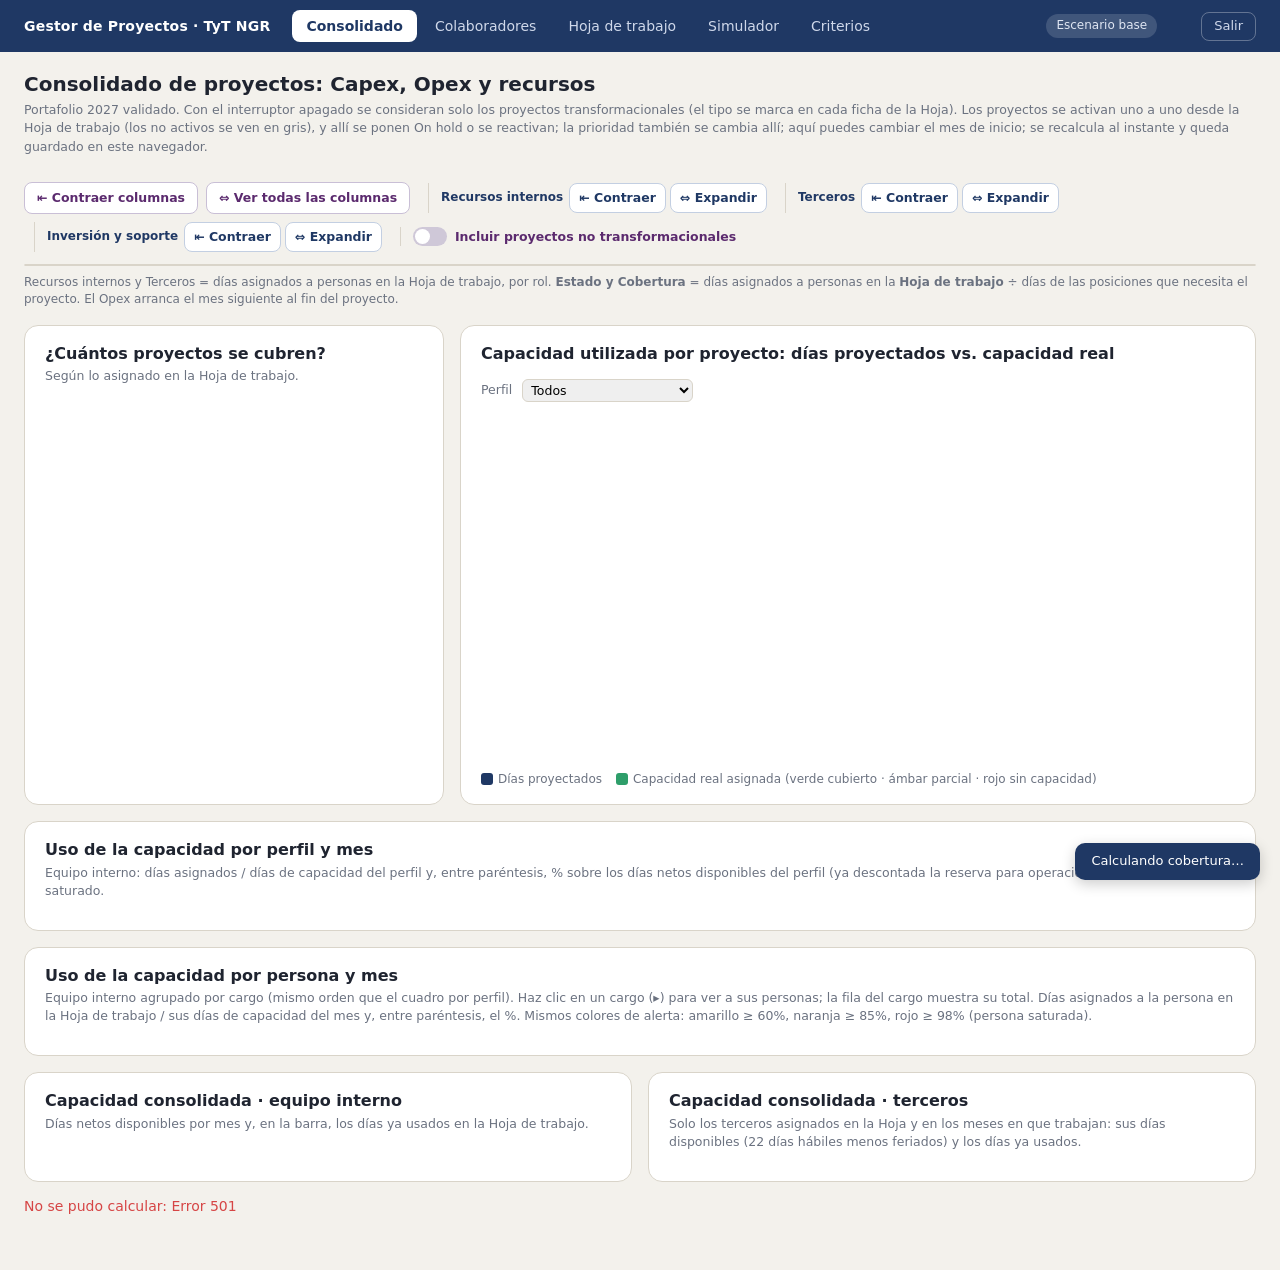
==== static/index.html @ b3319c44 "Tipo Transformacional/No transformacional en la ficha; el Consolidado filtra tabla, totales e indica" ====
<!doctype html>
<html lang="es">
<head>
<meta charset="utf-8">
<link rel="icon" type="image/svg+xml" href="/static/favicon.svg?v=3">
<meta name="viewport" content="width=device-width, initial-scale=1">
<title>Consolidado · Gestor de Proyectos NGR</title>
<link rel="stylesheet" href="/static/comun.css">
<style>
  .kpis{display:flex;gap:10px;flex-wrap:wrap;margin-bottom:6px}
  .kpi{background:#fff;border:1px solid var(--line);border-radius:10px;padding:9px 14px;min-width:150px}
  .kpi .l{font-size:11px;color:var(--muted);text-transform:uppercase;letter-spacing:.4px}
  .kpi .v{font-size:20px;font-weight:700;font-variant-numeric:tabular-nums}
  .tbl{background:#fff;border:1px solid var(--line);border-radius:14px;overflow:auto;margin-top:12px;max-height:calc(100vh - 90px)}
  #t thead tr:nth-child(2) th{top:var(--h1,29px)}
  table{border-collapse:collapse;width:100%;font-size:12px;font-variant-numeric:tabular-nums}
  th,td{padding:5px 5px;text-align:right;border-bottom:1px solid #f0ece4;white-space:nowrap}
  thead th{background:var(--accent);color:#fff;font-weight:600;position:sticky;top:0;z-index:2}
  thead tr.g th{background:#2a4a80;font-size:11px;text-transform:uppercase;letter-spacing:.4px;text-align:center}
  td.l,th.l{text-align:left} td.nom{max-width:230px;overflow:hidden;text-overflow:ellipsis}
  tr.off td{color:#a7adb8} tr.tot td{background:#f6f4ef;font-weight:700}
  input[type=number]{width:46px;padding:2px 4px;border:1px solid var(--line);border-radius:5px;font:inherit;text-align:right}
  input[type=month]{padding:1px 3px;border:1px solid var(--line);border-radius:5px;font:inherit;width:120px}
  .hold{font:inherit;font-size:11px;padding:2px 7px;border-radius:6px;border:1px solid var(--line);background:#fff;color:#6b7280;cursor:pointer;white-space:nowrap}
  .hold.on{background:#8a8f99;border-color:#8a8f99;color:#fff;font-weight:600}
  .hold:disabled{opacity:.4;cursor:default}
  .vista{display:flex;gap:8px;margin-top:12px}
  .vista button{font:inherit;font-size:12.5px;font-weight:600;padding:6px 12px;border-radius:8px;border:1px solid #c9bfd6;background:#fff;color:#5b2a6e;cursor:pointer}
  .vista button.on{background:#5b2a6e;border-color:#5b2a6e;color:#fff}
  .vista{flex-wrap:wrap;align-items:center}
  .vista .grp{display:flex;align-items:center;gap:4px;margin-left:10px;padding-left:12px;border-left:1px solid var(--line)}
  .vista .grp span{font-size:12px;font-weight:600;color:#1f3864;margin-right:2px}
  .vista .grp button{color:#1f3864;border-color:#c3cfe2;padding:5px 9px}
  .vista .grp button.on{background:#1f3864;border-color:#1f3864;color:#fff}
  .tgl{display:flex;align-items:center;gap:8px;margin-left:10px;padding-left:12px;border-left:1px solid var(--line);font-size:12.5px;font-weight:600;color:#5b2a6e;cursor:pointer;user-select:none}
  .tgl input{display:none}
  .tgl i{width:34px;height:19px;border-radius:10px;background:#cfc8d8;position:relative;transition:.15s}
  .tgl i::after{content:"";position:absolute;top:2px;left:2px;width:15px;height:15px;border-radius:50%;background:#fff;transition:.15s}
  .tgl input:checked + i{background:#5b2a6e}
  .tgl input:checked + i::after{left:17px}
  table.c-int .ci, table.c-ter .ct, table.c-inv .cv{display:none}
  table.contraido .cx{display:none}
  thead th.mor{background:#5b2a6e!important}
  thead tr.g th.mor{background:#4a1f5c!important;text-align:center}
  td.txt{max-width:150px;overflow:hidden;text-overflow:ellipsis}
  .prio{display:inline-grid;place-items:center;min-width:26px;height:24px;border-radius:7px;background:#eef2f8;color:#1F3864;font-weight:700}
  .tag{font-size:11px;padding:1px 7px;border-radius:5px;background:#eef2f8;color:var(--accent)}
  .tag.T{background:#f3ecfb;color:#5b3d8a}
  .sep{border-left:2px solid #e6e1d6}
  .fila2{display:grid;grid-template-columns:minmax(320px,420px) 1fr;gap:16px}
  @media (max-width:1000px){.fila2{grid-template-columns:1fr}}
  .ley{display:flex;gap:14px;flex-wrap:wrap;font-size:12px;color:var(--muted);margin-top:6px}
  .ley i{display:inline-block;width:12px;height:12px;border-radius:3px;margin-right:5px;vertical-align:-2px}
  svg{width:100%;height:auto}
  .pie-ley div{display:flex;justify-content:space-between;gap:10px;padding:4px 0;border-bottom:1px solid #f0ece4;font-size:13px}
  .pie-ley i{display:inline-block;width:11px;height:11px;border-radius:50%;margin-right:7px}
  .ctrl{display:flex;gap:10px;align-items:center;font-size:12.5px;color:var(--muted);margin:6px 0}
  select{font:inherit;padding:2px 4px;border-radius:6px;border:1px solid var(--line)}
  .heat td{min-width:96px;white-space:nowrap;text-align:center;font-size:11.5px;padding:5px 3px}
  .heat tr.grupo{cursor:pointer}
  .heat tr.grupo td.l{background:#eef2f9;color:#1f3864;text-align:left;padding:6px 8px}
  .heat tr.grupo td{border-top:2px solid #d7dfee}
  .heat tr.grupo:hover td.l{background:#dfe7f5}
  .heat .flecha{display:inline-block;width:12px;color:#1f3864}
  .heat tr.grupo small{color:#64748b;font-weight:400}
  .fila2b{display:grid;grid-template-columns:1fr 1fr;gap:16px}
  @media (max-width:1000px){.fila2b{grid-template-columns:1fr}}
  .cm{display:grid;grid-template-columns:54px 1fr 190px;gap:10px;align-items:center;padding:5px 0;border-bottom:1px solid #f0ece4;font-size:12.5px}
  .cm:last-child{border-bottom:0}
  .cm .b{height:14px;background:#e8edf3;border-radius:7px;overflow:hidden}
  .cm .b i{display:block;height:100%;border-radius:7px}
  .cm .t{text-align:right;font-variant-numeric:tabular-nums;color:#475569}
  .cm .t b{color:#0f172a}
  .cm.tot{font-weight:700;border-top:2px solid #e6e1d6;margin-top:4px;padding-top:8px}
  .heat td small{color:inherit;opacity:.75}
  .heat td.tot{background:#f6f4ef!important;color:#1f2430!important;border-left:2px solid #e6e1d6}
  .heat th{font-size:11px;padding:5px 3px;text-align:center}
  .heat td.l{text-align:left;padding-left:8px}
  .note{color:var(--muted);font-size:12px;margin-top:8px}
  small.nt{background:#eef2f9;color:#1f3864;border-radius:999px;padding:1px 7px;font-size:10.5px;font-weight:600;margin-left:4px}
</style>
</head>
<body>
<script src="/static/comun.js"></script>
<script>nav("Consolidado")</script>
<main>
  <h1>Consolidado de proyectos: Capex, Opex y recursos</h1>
  <div class="sub" id="sub">Portafolio 2027 validado. Con el interruptor apagado se consideran solo los proyectos transformacionales (el tipo se marca en cada ficha de la Hoja). Los proyectos se activan uno a uno desde la Hoja de trabajo (los no activos se ven en gris), y allí se ponen On hold o se reactivan; la prioridad también se cambia allí; aquí puedes cambiar el mes de inicio; se recalcula al instante y queda guardado en este navegador.</div>
  <div class="kpis" id="kpis"></div>

  <div class="vista"><button id="bContraer" onclick="vistaCols(true)">⇤ Contraer columnas</button><button id="bTodas" onclick="vistaCols(false)">⇔ Ver todas las columnas</button>
    <div class="grp"><span>Recursos internos</span><button data-g="int" data-v="1" onclick="vistaGrupo('int',true)">⇤ Contraer</button><button data-g="int" data-v="0" onclick="vistaGrupo('int',false)">⇔ Expandir</button></div>
    <div class="grp"><span>Terceros</span><button data-g="ter" data-v="1" onclick="vistaGrupo('ter',true)">⇤ Contraer</button><button data-g="ter" data-v="0" onclick="vistaGrupo('ter',false)">⇔ Expandir</button></div>
    <div class="grp"><span>Inversión y soporte</span><button data-g="inv" data-v="1" onclick="vistaGrupo('inv',true)">⇤ Contraer</button><button data-g="inv" data-v="0" onclick="vistaGrupo('inv',false)">⇔ Expandir</button></div>
    <label class="tgl" title="Apagado: la tabla, los totales y todos los indicadores consideran solo los proyectos transformacionales. Encendido: consideran todos los proyectos."><input type="checkbox" id="chkSinPrio" onchange="verSinPrio(this.checked)"><i></i>Incluir proyectos no transformacionales</label></div>
  <div class="tbl"><table id="t"></table></div>
  <div class="note"><span id="notaRec">Recursos internos y Terceros = días asignados a personas en la Hoja de trabajo, por rol.</span> <b>Estado y Cobertura</b> = días asignados a personas en la <b>Hoja de trabajo</b> ÷ días de las posiciones que necesita el proyecto. El Opex arranca el mes siguiente al fin del proyecto.</div>

  <div class="fila2">
    <div class="card">
      <h2>¿Cuántos proyectos se cubren?</h2>
      <div class="sub" id="subPie">Según lo asignado en la Hoja de trabajo.</div>
      <svg id="pie" viewBox="0 0 300 300" role="img" aria-label="Proyectos cubiertos, parciales y no cubiertos"></svg>
      <div class="pie-ley" id="pieLey"></div>
    </div>
    <div class="card">
      <h2>Capacidad utilizada por proyecto: días proyectados vs. capacidad real</h2>
      <div class="sub" id="subAv"></div>
      <div class="ctrl">Perfil <select id="selPerfil"><option value="">Todos</option></select></div>
      <svg id="barras" viewBox="0 0 900 420" role="img" aria-label="Días proyectados y capacidad real por proyecto"></svg>
      <div class="ley"><span><i style="background:#1F3864"></i>Días proyectados</span><span><i style="background:#2e9e6a"></i>Capacidad real asignada (verde cubierto · ámbar parcial · rojo sin capacidad)</span></div>
    </div>
  </div>

  <div class="card">
    <h2>Uso de la capacidad por perfil y mes</h2>
    <div class="sub">Equipo interno: días asignados / días de capacidad del perfil y, entre paréntesis, % sobre los días netos disponibles del perfil (ya descontada la reserva para operación). Rojo = perfil saturado.</div>
    <div style="overflow:auto"><table class="heat" id="heat"></table></div>
  </div>
  <div class="card">
    <h2>Uso de la capacidad por persona y mes</h2>
    <div class="sub">Equipo interno agrupado por cargo (mismo orden que el cuadro por perfil). Haz clic en un cargo (▸) para ver a sus personas; la fila del cargo muestra su total. Días asignados a la persona en la Hoja de trabajo / sus días de capacidad del mes y, entre paréntesis, el %. Mismos colores de alerta: amarillo ≥ 60%, naranja ≥ 85%, rojo ≥ 98% (persona saturada).</div>
    <div style="overflow:auto"><table class="heat" id="heatPer"></table></div>
  </div>
  <div class="fila2b">
    <div class="card"><h2>Capacidad consolidada · equipo interno</h2>
      <div class="sub">Días netos disponibles por mes y, en la barra, los días ya usados en la Hoja de trabajo.</div><div id="capInt"></div></div>
    <div class="card"><h2>Capacidad consolidada · terceros</h2>
      <div class="sub">Solo los terceros asignados en la Hoja y en los meses en que trabajan: sus días disponibles (22 días hábiles menos feriados) y los días ya usados.</div><div id="capTer"></div></div>
  </div>
  <div class="card" id="cardTer" style="display:none">
    <h2>Uso de terceros por cargo y mes</h2>
    <div class="sub">Solo los cargos y meses en que hay terceros asignados en la Hoja de trabajo. % = días asignados ÷ días disponibles de los terceros asignados ese mes (22 días hábiles menos feriados).</div>
    <div style="overflow:auto"><table class="heat" id="heatTer"></table></div>
  </div>
</main>
<script>
let D = null, esc = leer(ESC_KEY) || {};
const PFT = ["Gestor de TI", "Lider Tecnico", "Arquitecto", "Analista Funcional", "Analista Técnico", "Desarrollador", "Analytics engineer", "Data Engineer", "Experto en Data", "Practicante Data", "QA", "Infra", "Devops", "Seguridad TI", "Soporte", "Demanda de Servicios"];
const TF = ["Gestor de TI", "Arquitecto", "Experto en Data", "Dev", "QA", "Analista Funcional", "Analista Técnico", "Seguridad TI", "Devops", "Soporte", "Demanda de Servicios"];
const CORTO = {"Gestor de TI": "Gestor TI", "Arquitecto": "Arq.", "Analista Funcional": "A. Func.", "Analista Técnico": "A. Téc.", "Desarrollador": "Dev", "Data Engineer": "Data Eng.", "Experto en Data": "Exp. Data", "QA": "QA", "Infra": "Infra", "Seguridad TI": "Seg.TI", "Lider Tecnico": "Líder T.", "Analytics engineer": "Analytics", "Practicante Data": "Pract. Data", "Devops": "Devops", "Soporte": "Soporte", "Demanda de Servicios": "Demanda Serv."};
PFT.forEach(p => selPerfil.insertAdjacentHTML("beforeend", `<option>${p}</option>`));
selPerfil.onchange = () => barras();

function cambiar(cod, campo, valor) {
  esc[cod] = {...(esc[cod] || {}), [campo]: valor};
  guardar(ESC_KEY, esc); clearTimeout(window._t); window._t = setTimeout(cargar, 250);
}

let CONTRAIDO = leer("gestor_ngr_contraido") === true;
function vistaCols(c) { CONTRAIDO = c; guardar("gestor_ngr_contraido", c); tabla(); }
let GRP = leer("gestor_ngr_grupos") || {};   // grupos contraídos: int, ter, inv
let TODOS = leer("gestor_ngr_no_transf") === true;   // incluir proyectos no transformacionales en tabla, totales e indicadores
const esTransf = p => (p.tipo || "Transformacional") !== "No transformacional";
function verSinPrio(v) { TODOS = v; guardar("gestor_ngr_no_transf", v); cargar(); }
function vistaGrupo(g, c) { GRP = {...GRP, [g]: c}; guardar("gestor_ngr_grupos", GRP); tabla(); }
function tabla() {
  chkSinPrio.checked = TODOS;
  const P = D.proyectos.slice().sort(ordPrio).filter(p => TODOS || esTransf(p));
  const PF = PFT.filter(f => D.personas.some(x => x.tipo !== "tercero" && x.perfil === f) || P.some(p => (p.recursos[f] || 0) > 0));
  const inc = P.filter(activo);
  const s = k => inc.reduce((a, p) => a + (typeof k === "function" ? k(p) : p[k]), 0);
  let h = `<thead><tr class="g"><th></th><th colspan="${CONTRAIDO ? 3 : 8}" class="mor">Alineamiento estratégico</th><th colspan="3"></th><th colspan="${GRP.int ? 1 : PF.length + 1}" class="sep">${GRP.int ? "Internos" : "Recursos internos (días por tipo)"}</th><th colspan="${GRP.ter ? 1 : TF.length + 1}" class="sep">${GRP.ter ? "Terceros" : "Terceros (días)"}</th><th colspan="${GRP.inv ? 2 : 3}" class="sep">${GRP.inv ? "Inversión" : "Inversión y soporte"}</th><th colspan="2" class="sep">Cobertura</th></tr>
  <tr><th>Prior.</th><th class="l mor cx">PE</th><th class="mor cx">OE.Cod</th><th class="l mor cx">OE.Descripción</th><th class="l mor">ID.PMO</th><th class="l mor">Programa</th><th class="l mor">Iniciativa</th><th class="l mor cx">Responsable.PMO</th><th class="l mor cx">Lider.TI</th><th class="l">Inicio</th><th class="l">Fin</th><th>Meses</th>
  ${PF.map((p, i) => `<th class="ci ${i ? "" : "sep"}" title="${p}">${CORTO[p]}</th>`).join("")}<th class="${GRP.int ? "sep" : ""}">Total días</th>
  ${TF.map((t, i) => `<th class="ct ${i ? "" : "sep"}">${CORTO[t] || t}</th>`).join("")}<th class="${GRP.ter ? "sep" : ""}">Total</th>
  <th class="sep" title="Capex del proyecto + Capex de terceros (días de terceros asignados en la Hoja × costo mensual del cargo en Criterios)">Capex</th><th class="cv">Opex/mes</th><th title="Opex mensual × meses desde el fin del proyecto hasta diciembre">Opex hasta dic.</th>
  <th class="sep l">Estado</th><th>Cobertura</th></tr></thead><tbody>`;
  for (const p of P) {
    h += `<tr class="${activo(p) ? "" : "off"}">
      <td>${p.prioridad ? `<span class="prio" title="La prioridad se cambia en la Hoja de trabajo">${p.prioridad}</span>` : ""}</td>
      <td class="l txt cx" title="${p.pe}">${p.pe}</td><td class="cx">${p.oe_cod}</td><td class="l txt cx" title="${p.oe_desc}">${p.oe_desc}</td>
      <td class="l"><b>${p.codigo}</b></td><td class="l txt" title="${p.programa}">${p.programa}</td>
      <td class="l nom" title="${(p.descripcion || p.proyecto).replace(/"/g, "&quot;")}"><b>${p.proyecto}</b>${esTransf(p) ? "" : ' <small class="nt">No transf.</small>'}</td><td class="l txt cx" title="${p.responsable}">${p.responsable}</td><td class="l txt cx" title="${p.lider_ti || ""}">${p.lider_ti || ""}</td>

      <td class="l">${p.ini_hoja ? `<span title="Primer mes con días asignados en la Hoja de trabajo">${fmtMes(p.ini_hoja)}</span>` : `<select onchange="cambiar('${p.codigo}','inicio',this.value)">${D.meses.map(m => `<option value="${m}" ${m === p.inicio ? "selected" : ""}>${fmtMes(m)}</option>`).join("")}</select>`}</td>
      <td class="l" title="${p.fin_hoja !== p.fin_plan ? "Último mes con días asignados en la Hoja de trabajo" : ""}">${fmtMes(p.fin_hoja || p.fin_plan)}</td><td>${p.duracion_meses}</td>
      ${PF.map((f, i) => `<td class="ci ${i ? "" : "sep"}">${fmtD(p.recursos[f])}</td>`).join("")}<td class="${GRP.int ? "sep" : ""}"><b>${fmtD(p.dias_base)}</b></td>
      ${TF.map((t, i) => `<td class="ct ${i ? "" : "sep"}">${fmtD(p.terceros[t])}</td>`).join("")}<td class="${GRP.ter ? "sep" : ""}"><b>${fmtD(p.dias_terceros)}</b></td>
      <td class="sep" title="Proyecto: ${fmtS(p.capex)} · Terceros: ${fmtS(p.capex_terceros || 0)}">${fmtK(p.capex + (p.capex_terceros || 0))}</td><td class="cv">${fmtS(p.opex_mensual)}</td><td>${p.opex_horizonte ? fmtK(p.opex_horizonte) : "–"}</td>
      <td class="sep l"><span class="est ${p.estado}">${ETQ[p.estado]}${p.desplazo_meses ? " · +" + p.desplazo_meses + " m" : ""}</span></td><td>${activo(p) ? fmtPct(p.cobertura) : "–"}</td>
      </tr>`;
  }
  h += `<tr class="tot"><td colspan="${CONTRAIDO ? 6 : 11}" class="l">Total proyectos activos (${inc.length})</td><td></td>
    ${PF.map((f, i) => `<td class="ci ${i ? "" : "sep"}">${fmtD(s(p => p.recursos[f]))}</td>`).join("")}<td class="${GRP.int ? "sep" : ""}">${fmtD(s("dias_base"))}</td>
    ${TF.map((t, i) => `<td class="ct ${i ? "" : "sep"}">${fmtD(s(p => p.terceros[t]))}</td>`).join("")}<td class="${GRP.ter ? "sep" : ""}">${fmtD(s("dias_terceros"))}</td>
    <td class="sep">${fmtK(s(p => p.capex + (p.capex_terceros || 0)))}</td><td class="cv">${fmtS(s("opex_mensual"))}</td><td>${fmtK(s("opex_horizonte"))}</td><td class="sep" colspan="2"></td></tr></tbody>`;
  t.innerHTML = h;
  const g1 = t.querySelector("thead tr.g"); if (g1) t.style.setProperty("--h1", g1.offsetHeight + "px");
  t.classList.toggle("contraido", CONTRAIDO);
  ["int", "ter", "inv"].forEach(g => t.classList.toggle("c-" + g, !!GRP[g]));
  document.querySelectorAll(".vista .grp button").forEach(b => b.classList.toggle("on", !!GRP[b.dataset.g] === (b.dataset.v === "1")));
  bContraer.classList.toggle("on", CONTRAIDO); bTodas.classList.toggle("on", !CONTRAIDO);
  const cub = inc.filter(p => p.estado === "cubierto");
  kpis.innerHTML = [["Proyectos en el escenario", inc.length + " de " + P.length],
    ["Cubiertos al 100%", cub.length + " de " + inc.length],
    ["Capex total", fmtK(s(p => p.capex + (p.capex_terceros || 0)))], ["Capex cubierto", fmtK(cub.reduce((a, p) => a + p.capex + (p.capex_terceros || 0), 0))],
    ["Opex anual (run rate)", fmtK(s("opex_anual"))], ["Opex dentro del horizonte", fmtK(s("opex_horizonte"))], ["Días requeridos", fmtD(s("dias_requeridos"))]]
    .map(([l, v]) => `<div class="kpi"><div class="l">${l}</div><div class="v">${v}</div></div>`).join("");
}

function pie() {
  const E = D.estados, orden = ["cubierto", "parcial", "no_cubierto", "on_hold", "excluido"];
  const tot = orden.reduce((a, k) => a + E[k], 0); let ang = -Math.PI / 2, h = "";
  const cx = 150, cy = 150, r = 130;
  for (const k of orden) {
    if (!E[k]) continue;
    const a = E[k] / tot * 2 * Math.PI, a2 = ang + a, big = a > Math.PI ? 1 : 0;
    const x1 = cx + r * Math.cos(ang), y1 = cy + r * Math.sin(ang), x2 = cx + r * Math.cos(a2), y2 = cy + r * Math.sin(a2);
    h += E[k] === tot ? `<circle cx="${cx}" cy="${cy}" r="${r}" fill="${COL[k]}"/>`
      : `<path d="M${cx},${cy} L${x1},${y1} A${r},${r} 0 ${big} 1 ${x2},${y2} Z" fill="${COL[k]}" stroke="#fff" stroke-width="2"/>`;
    const m = ang + a / 2;
    h += `<text x="${cx + r * .62 * Math.cos(m)}" y="${cy + r * .62 * Math.sin(m) + 6}" text-anchor="middle" fill="#fff" font-size="18" font-weight="700">${E[k]}</text>`;
    ang = a2;
  }
  document.getElementById("pie").innerHTML = h;
  pieLey.innerHTML = orden.map(k => `<div><span><i style="background:${COL[k]}"></i>${ETQ[k]}</span><b>${E[k]} · ${tot ? Math.round(E[k] / tot * 100) : 0}%</b></div>`).join("");
}

function barras() {
  const pf = selPerfil.value, P = D.proyectos.filter(activo).sort(ordPrio);
  const suma = o => Object.values(o).reduce((a, v) => a + v, 0);
  const val = p => pf ? {py: p.dias_proyectados[pf] || 0, ca: p.capacidad_asignada[pf] || 0}
                      : {py: suma(p.dias_proyectados), ca: suma(p.capacidad_asignada)};
  const mx = Math.max(1, ...P.map(p => Math.max(val(p).py, val(p).ca)));
  const L = 250, W = 420, fh = 34, H = 16 + P.length * fh;
  const svg = document.getElementById("barras"); svg.setAttribute("viewBox", `0 0 900 ${H}`);
  let h = "";
  P.forEach((p, i) => {
    const v = val(p), y = 10 + i * fh, sc = x => x / mx * W, falta = v.py - v.ca;
    h += `<text x="${L - 10}" y="${y + 16}" text-anchor="end" font-size="12.5" fill="#1f2430">${p.codigo} · ${p.proyecto.length > 30 ? p.proyecto.slice(0, 29) + "…" : p.proyecto}</text>
      <rect x="${L}" y="${y + 2}" width="${sc(v.py)}" height="11" rx="2" fill="#1F3864"/>
      <rect x="${L}" y="${y + 15}" width="${sc(v.ca)}" height="11" rx="2" fill="${COL[p.estado]}"/>
      <text x="${L + Math.max(sc(v.py), sc(v.ca)) + 6}" y="${y + 18}" font-size="11.5" fill="${falta > 0.5 && p.estado !== "cubierto" ? "#d64545" : "#6b7280"}">${
        falta > 0.5 && p.estado !== "cubierto" ? `${fmtD(v.ca)} de ${fmtD(v.py)} días · faltan ${fmtD(falta)} días` : (v.py ? `${fmtD(v.ca)} días · cubierto` : "sin posiciones definidas")}</text>`;
  });
  svg.innerHTML = h;
  subAv.textContent = D.modo === "hoja" ? "Días proyectados = días de las posiciones que necesita el proyecto. Capacidad real = días asignados a personas en la Hoja de trabajo." : "Días proyectados = lo que tomará el proyecto (con contingencia). Capacidad real = días que el equipo le puede asignar según la prioridad.";
}

function celda(usado, cap, vacia) {
  if (vacia && !usado) return `<td style="background:#fff"></td>`;
  const r = cap ? usado / cap : 0, bg = r >= .98 ? "#d64545" : r >= .85 ? "#f0a35c" : r >= .6 ? "#f6d58e" : r > 0 ? "#dff0e6" : "#f6f4ef";
  return `<td style="background:${bg};color:${r >= .98 ? "#fff" : "#1f2430"}" title="${fmtD(usado)} de ${fmtD(cap)} días">${fmtD(usado)} / ${fmtD(cap)} d <small>(${Math.round(r * 100)}%)</small></td>`;
}
function barrasCap(el, cap, usado) {
  const fila = (lbl, c, u, cls = "") => { const r = c ? u / c : 0, col = r >= .98 ? "#dc2626" : r >= .85 ? "#ea580c" : r >= .6 ? "#d97706" : "#16a34a";
    return `<div class="cm ${cls}"><span>${lbl}</span><div class="b" title="${fmtD(u)} de ${fmtD(c)} días"><i style="width:${Math.min(r, 1) * 100}%;background:${col}"></i></div>
      <span class="t"><b>${fmtD(u)}</b> usados de <b>${fmtD(c)}</b> días</span></div>`; };
  const tc = cap.reduce((a, b) => a + b, 0), tu = usado.reduce((a, b) => a + b, 0);
  document.getElementById(el).innerHTML = D.meses.map((m, k) => fila(fmtMes(m), cap[k], usado[k])).join("") + fila("Total", tc, tu, "tot");
}
function capacidadConsolidada() {
  const n = D.meses.length, cI = Array(n).fill(0), uI = Array(n).fill(0), cT = Array(n).fill(0), uT = Array(n).fill(0);
  for (const u of D.uso_perfil) u.capacidad.forEach((c, k) => { cI[k] += c; uI[k] += u.usado[k]; });
  // terceros: solo los asignados y solo en los meses en que trabajan
  for (const p of D.personas.filter(x => x.tipo === "tercero"))
    D.meses.forEach((m, k) => { const u = Object.values(p.asignado[m] || {}).reduce((a, b) => a + b, 0); if (u > 0) { cT[k] += p.capacidad[k]; uT[k] += u; } });
  barrasCap("capInt", cI, uI); barrasCap("capTer", cT, uT);
}
let ABIERTOS = new Set();   // cargos expandidos en el cuadro por persona (por defecto todos contraídos)
function abrirGrupo(g) { ABIERTOS.has(g) ? ABIERTOS.delete(g) : ABIERTOS.add(g); heat(); }
function heat() {
  capacidadConsolidada();
  const cab = `<tr><th class="l">Perfil</th><th>Pers.</th>${D.meses.map(m => `<th>${fmtMes(m)}</th>`).join("")}<th>Total</th></tr>`;
  const total = u => { const us = u.usado.reduce((a, b) => a + b, 0), c = u.capacidad.reduce((a, b) => a + b, 0);
    return `<td class="tot"><b>${fmtD(us)} / ${fmtD(c)} d</b> <small>(${c ? Math.round(us / c * 100) : 0}%)</small></td>`; };
  let h = cab;
  for (const u of D.uso_perfil.filter(u => u.personas > 0 || u.usado.some(x => x > 0)))
    h += `<tr><td class="l"><b>${u.perfil}</b></td><td>${u.personas}</td>` + u.capacidad.map((c, i) => celda(u.usado[i], c)).join("") + total(u) + "</tr>";
  document.getElementById("heat").innerHTML = h;
  // por persona, agrupado por cargo
  let hp = cab.replace("<th>Pers.</th>", "<th></th>").replace("Perfil", "Cargo / persona");
  for (const u of D.uso_perfil.filter(u => u.personas > 0)) {
    const gente = D.personas.filter(x => x.tipo !== "tercero" && x.perfil === u.perfil).sort((a, b) => a.persona.localeCompare(b.persona));
    const ab = ABIERTOS.has(u.perfil), g = u.perfil.replace(/"/g, "");
    hp += `<tr class="grupo" onclick="abrirGrupo('${g}')" title="Clic para ${ab ? "contraer" : "expandir"}"><td class="l"><span class="flecha">${ab ? "▾" : "▸"}</span> <b>${u.perfil}</b> <small>· ${gente.length} ${gente.length === 1 ? "persona" : "personas"}</small></td><td></td>`
      + u.capacidad.map((c, i) => celda(u.usado[i], c)).join("") + total(u) + "</tr>";
    for (const x of gente) {
      const usado = D.meses.map(m => Object.values(x.asignado[m] || {}).reduce((a, b) => a + b, 0));
      hp += `<tr data-g="${g}" style="${ab ? "" : "display:none"}"><td class="l" style="padding-left:30px">${x.persona}</td><td></td>` + x.capacidad.map((c, i) => celda(usado[i], c)).join("") + total({usado, capacidad: x.capacidad}) + "</tr>";
    }
  }
  document.getElementById("heatPer").innerHTML = hp;
  const T = D.uso_terceros || [];
  cardTer.style.display = T.length ? "" : "none";
  if (T.length) document.getElementById("heatTer").innerHTML = cab.replace("Perfil", "Cargo (tercero)") +
    T.map(u => `<tr><td class="l"><b>${u.perfil}</b></td><td>${u.personas}</td>` + u.capacidad.map((c, i) => celda(u.usado[i], c, true)).join("") + total(u) + "</tr>").join("");
}

let MC = null;
async function cargar() {
  cargando(true, "Calculando cobertura…");
  D = await calcular();
  if (!TODOS) {   // solo transformacionales: se recalcula sin las no transformacionales para que no consuman capacidad ni sumen
    const fuera = D.proyectos.filter(p => !esTransf(p) && activo(p));
    if (fuera.length) {
      const esc = {...(leer(ESC_KEY) || {})};
      fuera.forEach(p => esc[p.codigo] = {...(esc[p.codigo] || {}), incluir: false});
      const tipos = Object.fromEntries(D.proyectos.map(p => [p.codigo, p.tipo]));
      D = await calcular({escenario: esc});
      D.proyectos.forEach(p => { p.tipo = tipos[p.codigo]; });
    }
  }
  tabla(); pie(); barras(); heat();
  sub.textContent = sub.textContent.replace(/^Datos ficticios\./, `Portafolio 2027 (desde ${D.origen}).`);
  if (D.modo !== "hoja") notaRec.textContent = "Recursos internos = esfuerzo base del equipo propio en días-persona (sin contingencia). Terceros = días de proveedores externos.";
  if (D.modo !== "hoja") subPie.textContent = "Según la capacidad del equipo y el orden de prioridad (modelo automático).";
  cargando(false);
}
cargar().catch(e => document.querySelector("main").insertAdjacentHTML("beforeend", `<p style="color:#d64545">No se pudo calcular: ${e.message}</p>`));
</script>
</body>
</html>
---- static/comun.css ----
:root{
  --bg:#f3f1ec; --ink:#1f2430; --muted:#6b7280; --line:#d9d4c9; --card:#fff;
  --accent:#1F3864; --ok:#2e9e6a; --warn:#e5a12a; --bad:#d64545; --gris:#a7adb8;
}
*{box-sizing:border-box}
body{margin:0;background:var(--bg);color:var(--ink);font:14px/1.45 "Segoe UI",system-ui,-apple-system,Arial,sans-serif}
nav.tabs{display:flex;align-items:center;gap:22px;padding:10px 24px;background:var(--accent);color:#fff;position:sticky;top:0;z-index:20}
nav.tabs .brand{font-weight:700;letter-spacing:.2px}
nav.tabs .tablist{display:flex;gap:4px;flex:1;flex-wrap:wrap}
nav.tabs a{color:#cfd8ea;text-decoration:none;padding:6px 14px;border-radius:8px}
nav.tabs a.on{background:#fff;color:var(--accent);font-weight:700}
nav.tabs a:hover:not(.on){background:rgba(255,255,255,.12);color:#fff}
.chip-cfg{font-size:12px;background:#f6c344;color:#3b2c00;padding:3px 10px;border-radius:999px;font-weight:600;cursor:pointer;border:0}
.chip-cfg.base{background:rgba(255,255,255,.15);color:#dfe6f3;font-weight:500;cursor:default}
main{padding:18px 24px 40px;max-width:1500px;margin:0 auto}
h1{font-size:20px;margin:0 0 2px} .sub{color:var(--muted);font-size:12.5px;margin-bottom:14px}
.card{background:#fff;border:1px solid var(--line);border-radius:14px;padding:16px 20px;margin-top:16px}
.card h2{margin:0 0 2px;font-size:16px}
.est{display:inline-block;padding:2px 9px;border-radius:999px;font-size:12px;font-weight:600;white-space:nowrap}
.est.cubierto{background:#e3f4ec;color:#1d7a50}.est.parcial{background:#fdf1d9;color:#8a5a00}
.est.no_cubierto{background:#fbe3e3;color:#a52f2f}.est.excluido{background:#eceef2;color:#6b7280}
.est.on_hold{background:#e4e6ea;color:#4b5160}
nav.tabs a.salir{color:#cfd8ea;font-size:13px;border:1px solid rgba(255,255,255,.3);padding:4px 12px}
nav.tabs a.salir:hover{background:rgba(255,255,255,.12);color:#fff}
nav.tabs .quien{color:#cfd8ea;font-size:12.5px;white-space:nowrap}
nav.tabs .quien a{color:#9fb4d9;text-decoration:underline;padding:0;border:0;background:none;font-size:12px}
nav.tabs .chip-lectura{background:#fff4d6;color:#8a5a00;border-radius:999px;padding:3px 10px;font-size:12px;font-weight:600;white-space:nowrap}
body.lectura #bGuardarHoja, body.lectura .acciones-ficha button, body.lectura button[onclick*="eliminarFicha"], body.lectura button[onclick*="pausarProyecto"],
body.lectura button[onclick^="agregarPos"], body.lectura button[onclick^="promediar"], body.lectura #filtroProy{display:none !important}
body.lectura #proyectos input, body.lectura #proyectos select, body.lectura #proyectos textarea, body.lectura #proyectos button,
body.lectura .col, body.lectura main table select, body.lectura main table input[type=number]{pointer-events:none !important}
body.lectura #proyectos input, body.lectura #proyectos select, body.lectura #proyectos textarea{background:#f7f5f1 !important}
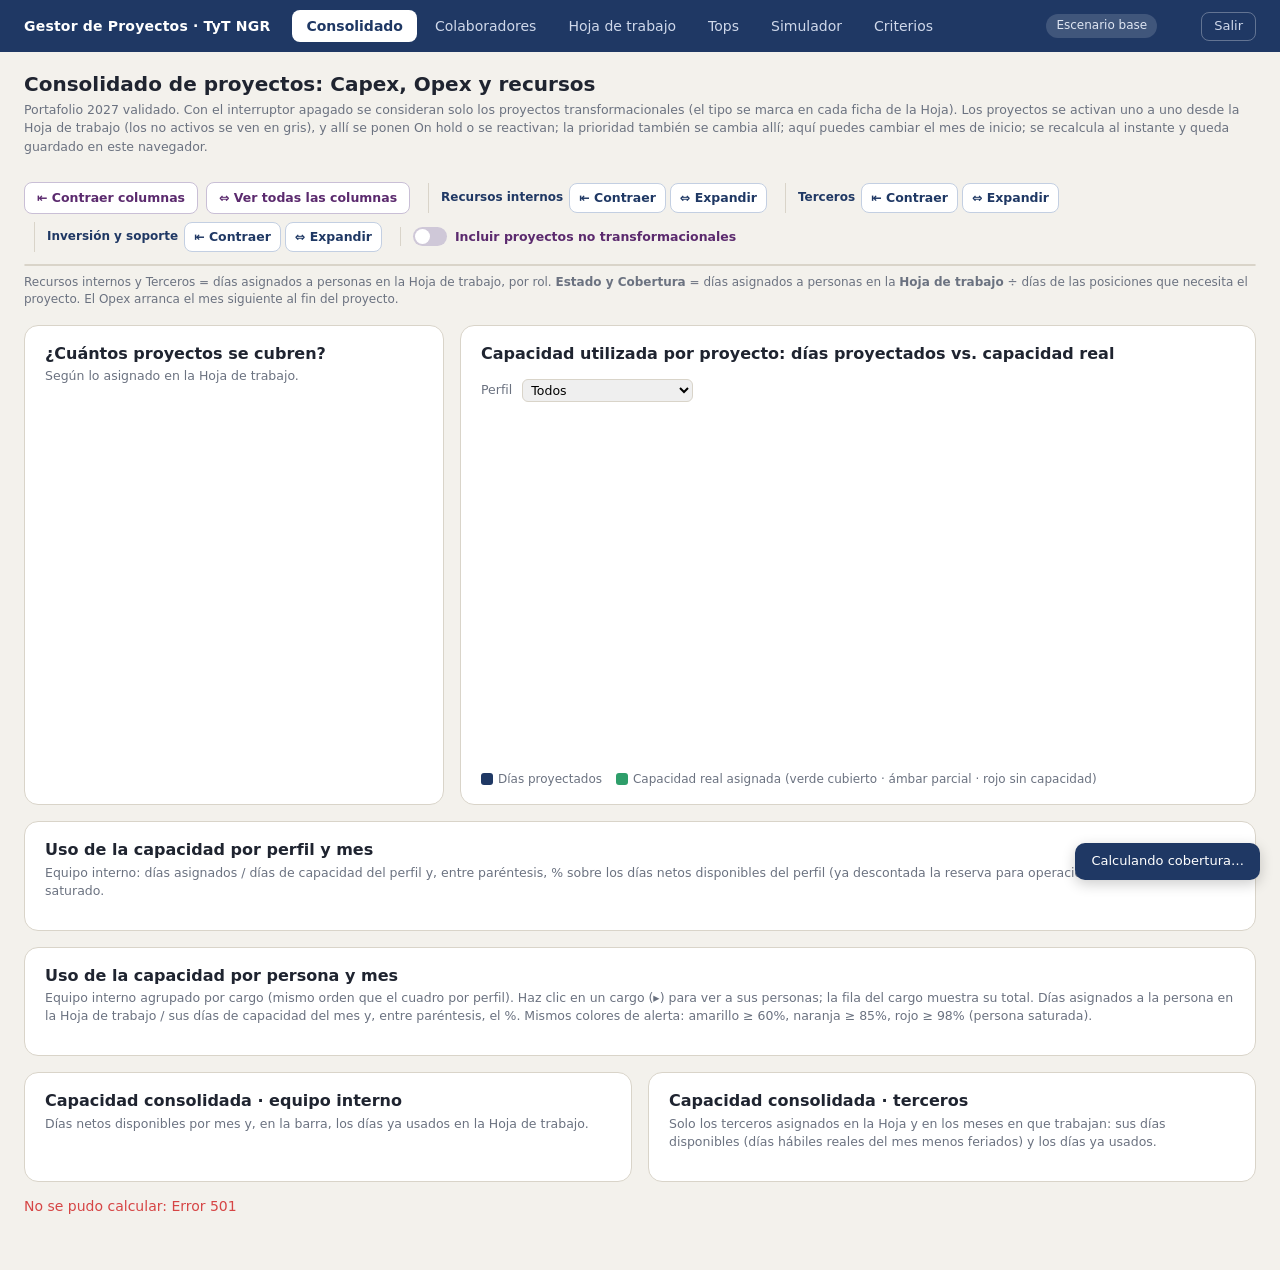
==== commit b100fa7d: "Terceros: capacidad con días hábiles reales del mes menos feriados (tope 22) Co-Authored-By: Claude " ====
--- a/static/index.html
+++ b/static/index.html
@@ -126,11 +126,11 @@
     <div class="card"><h2>Capacidad consolidada · equipo interno</h2>
       <div class="sub">Días netos disponibles por mes y, en la barra, los días ya usados en la Hoja de trabajo.</div><div id="capInt"></div></div>
     <div class="card"><h2>Capacidad consolidada · terceros</h2>
-      <div class="sub">Solo los terceros asignados en la Hoja y en los meses en que trabajan: sus días disponibles (22 días hábiles menos feriados) y los días ya usados.</div><div id="capTer"></div></div>
+      <div class="sub">Solo los terceros asignados en la Hoja y en los meses en que trabajan: sus días disponibles (días hábiles reales del mes menos feriados) y los días ya usados.</div><div id="capTer"></div></div>
   </div>
   <div class="card" id="cardTer" style="display:none">
     <h2>Uso de terceros por cargo y mes</h2>
-    <div class="sub">Solo los cargos y meses en que hay terceros asignados en la Hoja de trabajo. % = días asignados ÷ días disponibles de los terceros asignados ese mes (22 días hábiles menos feriados).</div>
+    <div class="sub">Solo los cargos y meses en que hay terceros asignados en la Hoja de trabajo. % = días asignados ÷ días disponibles de los terceros asignados ese mes (días hábiles reales del mes menos feriados).</div>
     <div style="overflow:auto"><table class="heat" id="heatTer"></table></div>
   </div>
 </main>
@@ -260,6 +260,8 @@
 }
 let ABIERTOS = new Set();   // cargos expandidos en el cuadro por persona (por defecto todos contraídos)
 function abrirGrupo(g) { ABIERTOS.has(g) ? ABIERTOS.delete(g) : ABIERTOS.add(g); heat(); }
+let PER_ABIERTAS = new Set();   // personas expandidas para ver sus proyectos
+function abrirPersona(n, ev) { ev.stopPropagation(); PER_ABIERTAS.has(n) ? PER_ABIERTAS.delete(n) : PER_ABIERTAS.add(n); heat(); }
 function heat() {
   capacidadConsolidada();
   const cab = `<tr><th class="l">Perfil</th><th>Pers.</th>${D.meses.map(m => `<th>${fmtMes(m)}</th>`).join("")}<th>Total</th></tr>`;
@@ -278,7 +280,13 @@
       + u.capacidad.map((c, i) => celda(u.usado[i], c)).join("") + total(u) + "</tr>";
     for (const x of gente) {
       const usado = D.meses.map(m => Object.values(x.asignado[m] || {}).reduce((a, b) => a + b, 0));
-      hp += `<tr data-g="${g}" style="${ab ? "" : "display:none"}"><td class="l" style="padding-left:30px">${x.persona}</td><td></td>` + x.capacidad.map((c, i) => celda(usado[i], c)).join("") + total({usado, capacidad: x.capacidad}) + "</tr>";
+      const cods = [...new Set(D.meses.flatMap(m => Object.keys(x.asignado[m] || {}).filter(c => (x.asignado[m][c] || 0) > 0)))];
+      const pa = PER_ABIERTAS.has(x.persona), n = x.persona.replace(/'/g, "\\'");
+      hp += `<tr data-g="${g}" style="${ab ? "" : "display:none"}${cods.length ? ";cursor:pointer" : ""}" ${cods.length ? `onclick="abrirPersona('${n}', event)" title="Clic para ${pa ? "ocultar" : "ver"} sus proyectos"` : ""}><td class="l" style="padding-left:30px">${cods.length ? `<span class="flecha">${pa ? "▾" : "▸"}</span> ` : ""}${x.persona} <small style="color:#6b7280">· ${cods.length} ${cods.length === 1 ? "proyecto" : "proyectos"}</small></td><td></td>` + x.capacidad.map((c, i) => celda(usado[i], c)).join("") + total({usado, capacidad: x.capacidad}) + "</tr>";
+      if (ab && pa) for (const c of cods) {
+        const pr = D.proyectos.find(p => p.codigo === c), us = D.meses.map(m => (x.asignado[m] || {})[c] || 0);
+        hp += `<tr class="sub-proy"><td class="l" style="padding-left:56px;font-size:12px;color:#4b5563">${c} · ${pr ? pr.proyecto : ""}</td><td></td>` + x.capacidad.map((cap, i) => celda(us[i], cap, true)).join("") + total({usado: us, capacidad: x.capacidad}) + "</tr>";
+      }
     }
   }
   document.getElementById("heatPer").innerHTML = hp;
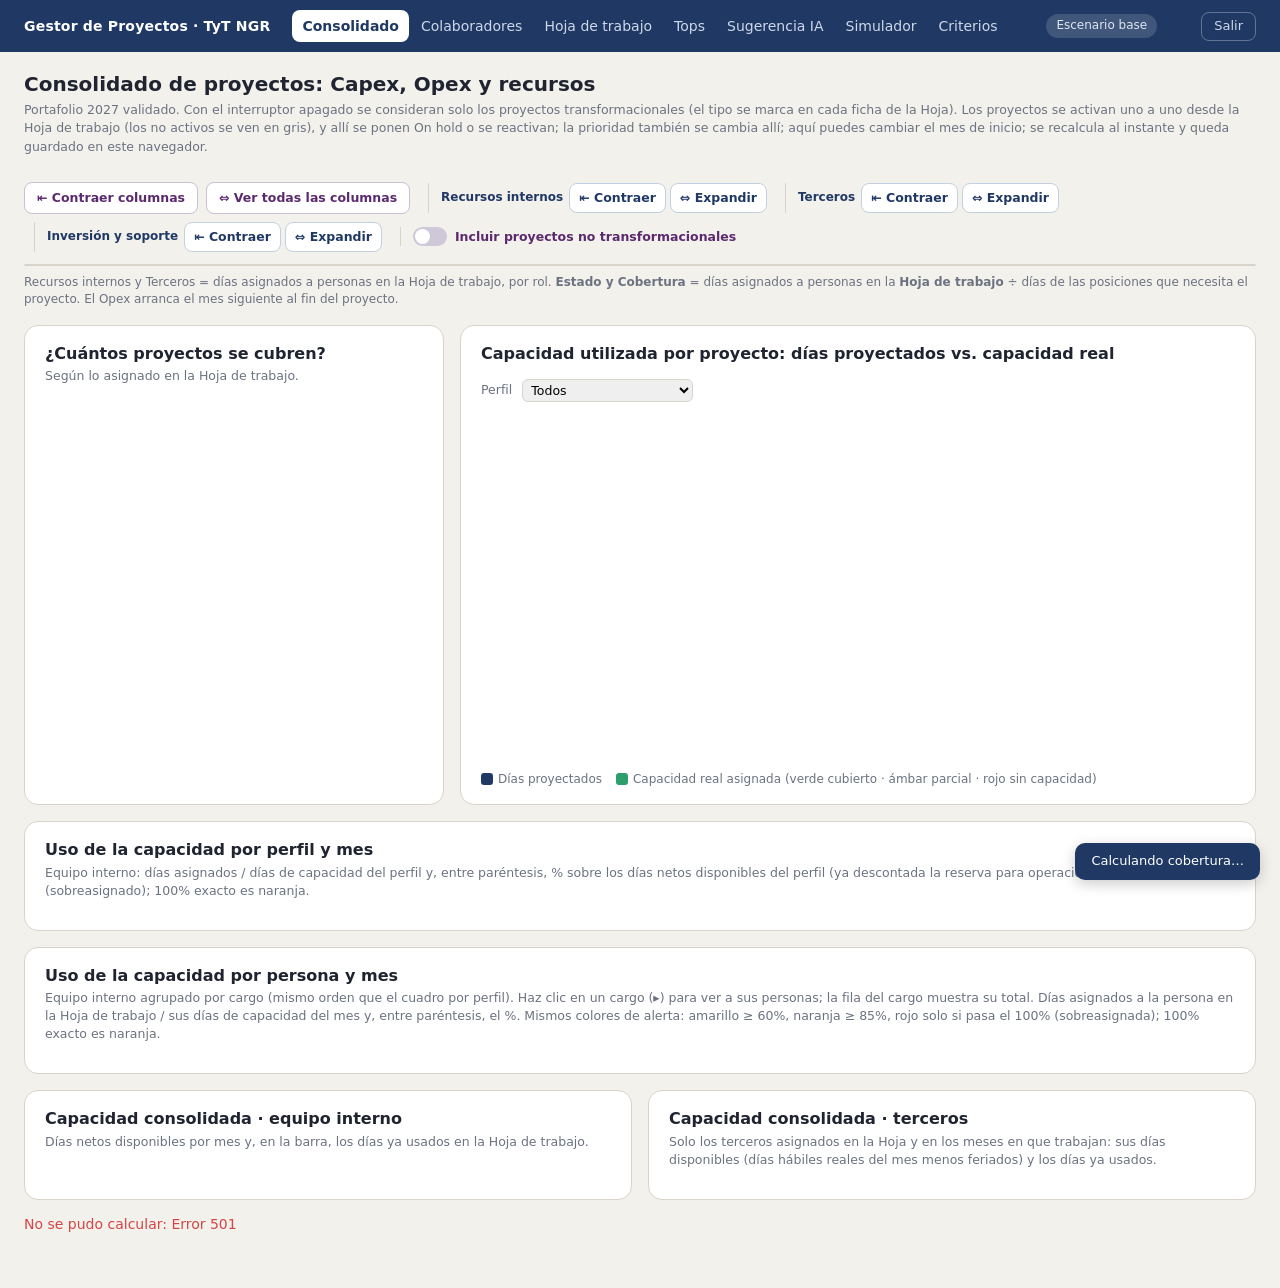
==== commit a4b10ec0: "Colores: 100% exacto naranja; rojo solo si pasa el 100% Co-Authored-By: Claude Opus 5.5 <noreply@ant" ====
--- a/static/index.html
+++ b/static/index.html
@@ -114,12 +114,12 @@
 
   <div class="card">
     <h2>Uso de la capacidad por perfil y mes</h2>
-    <div class="sub">Equipo interno: días asignados / días de capacidad del perfil y, entre paréntesis, % sobre los días netos disponibles del perfil (ya descontada la reserva para operación). Rojo = perfil saturado.</div>
+    <div class="sub">Equipo interno: días asignados / días de capacidad del perfil y, entre paréntesis, % sobre los días netos disponibles del perfil (ya descontada la reserva para operación). Rojo = pasa el 100% (sobreasignado); 100% exacto es naranja.</div>
     <div style="overflow:auto"><table class="heat" id="heat"></table></div>
   </div>
   <div class="card">
     <h2>Uso de la capacidad por persona y mes</h2>
-    <div class="sub">Equipo interno agrupado por cargo (mismo orden que el cuadro por perfil). Haz clic en un cargo (▸) para ver a sus personas; la fila del cargo muestra su total. Días asignados a la persona en la Hoja de trabajo / sus días de capacidad del mes y, entre paréntesis, el %. Mismos colores de alerta: amarillo ≥ 60%, naranja ≥ 85%, rojo ≥ 98% (persona saturada).</div>
+    <div class="sub">Equipo interno agrupado por cargo (mismo orden que el cuadro por perfil). Haz clic en un cargo (▸) para ver a sus personas; la fila del cargo muestra su total. Días asignados a la persona en la Hoja de trabajo / sus días de capacidad del mes y, entre paréntesis, el %. Mismos colores de alerta: amarillo ≥ 60%, naranja ≥ 85%, rojo solo si pasa el 100% (sobreasignada); 100% exacto es naranja.</div>
     <div style="overflow:auto"><table class="heat" id="heatPer"></table></div>
   </div>
   <div class="fila2b">
@@ -240,11 +240,11 @@
 
 function celda(usado, cap, vacia) {
   if (vacia && !usado) return `<td style="background:#fff"></td>`;
-  const r = cap ? usado / cap : 0, bg = r >= .98 ? "#d64545" : r >= .85 ? "#f0a35c" : r >= .6 ? "#f6d58e" : r > 0 ? "#dff0e6" : "#f6f4ef";
-  return `<td style="background:${bg};color:${r >= .98 ? "#fff" : "#1f2430"}" title="${fmtD(usado)} de ${fmtD(cap)} días">${fmtD(usado)} / ${fmtD(cap)} d <small>(${Math.round(r * 100)}%)</small></td>`;
+  const r = cap ? usado / cap : 0, bg = r > 1.0001 ? "#d64545" : r >= .85 ? "#f0a35c" : r >= .6 ? "#f6d58e" : r > 0 ? "#dff0e6" : "#f6f4ef";
+  return `<td style="background:${bg};color:${r > 1.0001 ? "#fff" : "#1f2430"}" title="${fmtD(usado)} de ${fmtD(cap)} días">${fmtD(usado)} / ${fmtD(cap)} d <small>(${Math.round(r * 100)}%)</small></td>`;
 }
 function barrasCap(el, cap, usado) {
-  const fila = (lbl, c, u, cls = "") => { const r = c ? u / c : 0, col = r >= .98 ? "#dc2626" : r >= .85 ? "#ea580c" : r >= .6 ? "#d97706" : "#16a34a";
+  const fila = (lbl, c, u, cls = "") => { const r = c ? u / c : 0, col = r > 1.0001 ? "#dc2626" : r >= .85 ? "#ea580c" : r >= .6 ? "#d97706" : "#16a34a";
     return `<div class="cm ${cls}"><span>${lbl}</span><div class="b" title="${fmtD(u)} de ${fmtD(c)} días"><i style="width:${Math.min(r, 1) * 100}%;background:${col}"></i></div>
       <span class="t"><b>${fmtD(u)}</b> usados de <b>${fmtD(c)}</b> días</span></div>`; };
   const tc = cap.reduce((a, b) => a + b, 0), tu = usado.reduce((a, b) => a + b, 0);
--- a/static/comun.css
+++ b/static/comun.css
@@ -6,8 +6,8 @@
 body{margin:0;background:var(--bg);color:var(--ink);font:14px/1.45 "Segoe UI",system-ui,-apple-system,Arial,sans-serif}
 nav.tabs{display:flex;align-items:center;gap:22px;padding:10px 24px;background:var(--accent);color:#fff;position:sticky;top:0;z-index:20}
 nav.tabs .brand{font-weight:700;letter-spacing:.2px}
-nav.tabs .tablist{display:flex;gap:4px;flex:1;flex-wrap:wrap}
-nav.tabs a{color:#cfd8ea;text-decoration:none;padding:6px 14px;border-radius:8px}
+nav.tabs .tablist{display:flex;gap:2px;flex:1;flex-wrap:wrap}
+nav.tabs a{color:#cfd8ea;text-decoration:none;padding:6px 10px;border-radius:8px;font-size:14px;white-space:nowrap}
 nav.tabs a.on{background:#fff;color:var(--accent);font-weight:700}
 nav.tabs a:hover:not(.on){background:rgba(255,255,255,.12);color:#fff}
 .chip-cfg{font-size:12px;background:#f6c344;color:#3b2c00;padding:3px 10px;border-radius:999px;font-weight:600;cursor:pointer;border:0}
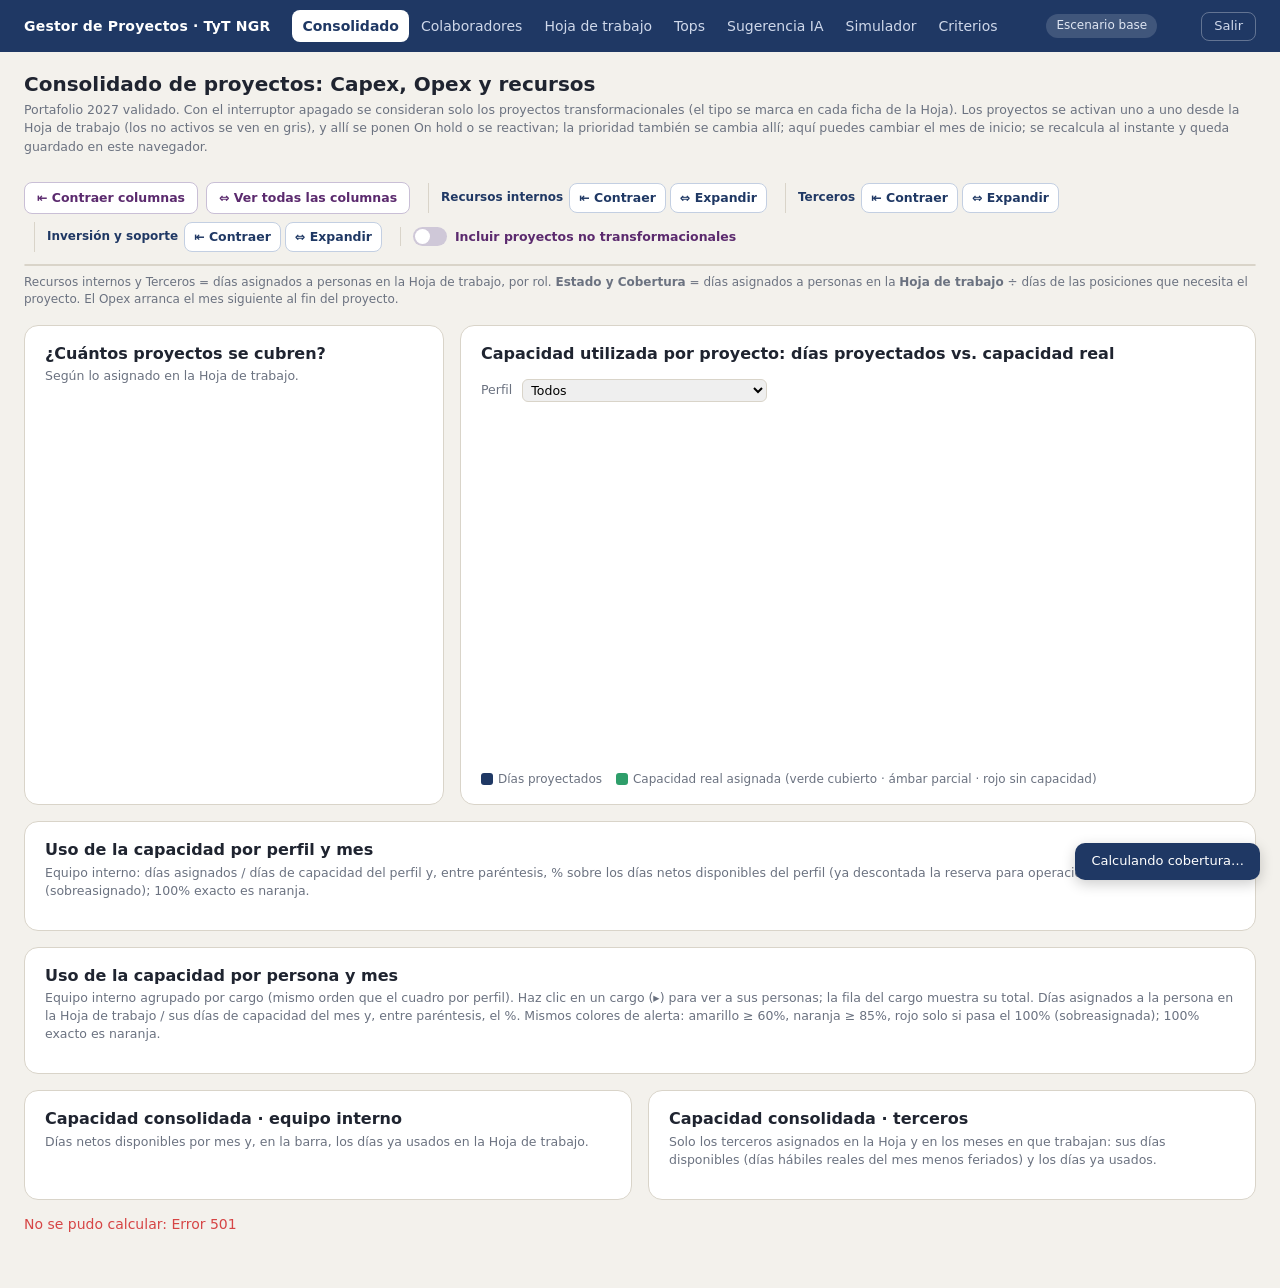
==== commit f2a8e9d5: "Nuevo rol de terceros: Especialista de Gobierno de Datos (8 posiciones); Infra en columnas de tercer" ====
--- a/static/index.html
+++ b/static/index.html
@@ -136,9 +136,9 @@
 </main>
 <script>
 let D = null, esc = leer(ESC_KEY) || {};
-const PFT = ["Gestor de TI", "Lider Tecnico", "Arquitecto", "Analista Funcional", "Analista Técnico", "Desarrollador", "Analytics engineer", "Data Engineer", "Experto en Data", "Practicante Data", "QA", "Infra", "Devops", "Seguridad TI", "Soporte", "Demanda de Servicios"];
-const TF = ["Gestor de TI", "Arquitecto", "Experto en Data", "Dev", "QA", "Analista Funcional", "Analista Técnico", "Seguridad TI", "Devops", "Soporte", "Demanda de Servicios"];
-const CORTO = {"Gestor de TI": "Gestor TI", "Arquitecto": "Arq.", "Analista Funcional": "A. Func.", "Analista Técnico": "A. Téc.", "Desarrollador": "Dev", "Data Engineer": "Data Eng.", "Experto en Data": "Exp. Data", "QA": "QA", "Infra": "Infra", "Seguridad TI": "Seg.TI", "Lider Tecnico": "Líder T.", "Analytics engineer": "Analytics", "Practicante Data": "Pract. Data", "Devops": "Devops", "Soporte": "Soporte", "Demanda de Servicios": "Demanda Serv."};
+const PFT = ["Gestor de TI", "Lider Tecnico", "Arquitecto", "Analista Funcional", "Analista Técnico", "Desarrollador", "Analytics engineer", "Data Engineer", "Experto en Data", "Practicante Data", "QA", "Infra", "Devops", "Seguridad TI", "Soporte", "Demanda de Servicios", "Especialista de Gobierno de Datos"];
+const TF = ["Gestor de TI", "Arquitecto", "Experto en Data", "Dev", "QA", "Analista Funcional", "Analista Técnico", "Seguridad TI", "Devops", "Soporte", "Demanda de Servicios", "Infra", "Especialista de Gobierno de Datos"];
+const CORTO = {"Gestor de TI": "Gestor TI", "Arquitecto": "Arq.", "Analista Funcional": "A. Func.", "Analista Técnico": "A. Téc.", "Desarrollador": "Dev", "Data Engineer": "Data Eng.", "Experto en Data": "Exp. Data", "QA": "QA", "Infra": "Infra", "Seguridad TI": "Seg.TI", "Lider Tecnico": "Líder T.", "Analytics engineer": "Analytics", "Practicante Data": "Pract. Data", "Devops": "Devops", "Soporte": "Soporte", "Demanda de Servicios": "Demanda Serv.", "Especialista de Gobierno de Datos": "Gob. Datos"};
 PFT.forEach(p => selPerfil.insertAdjacentHTML("beforeend", `<option>${p}</option>`));
 selPerfil.onchange = () => barras();
 
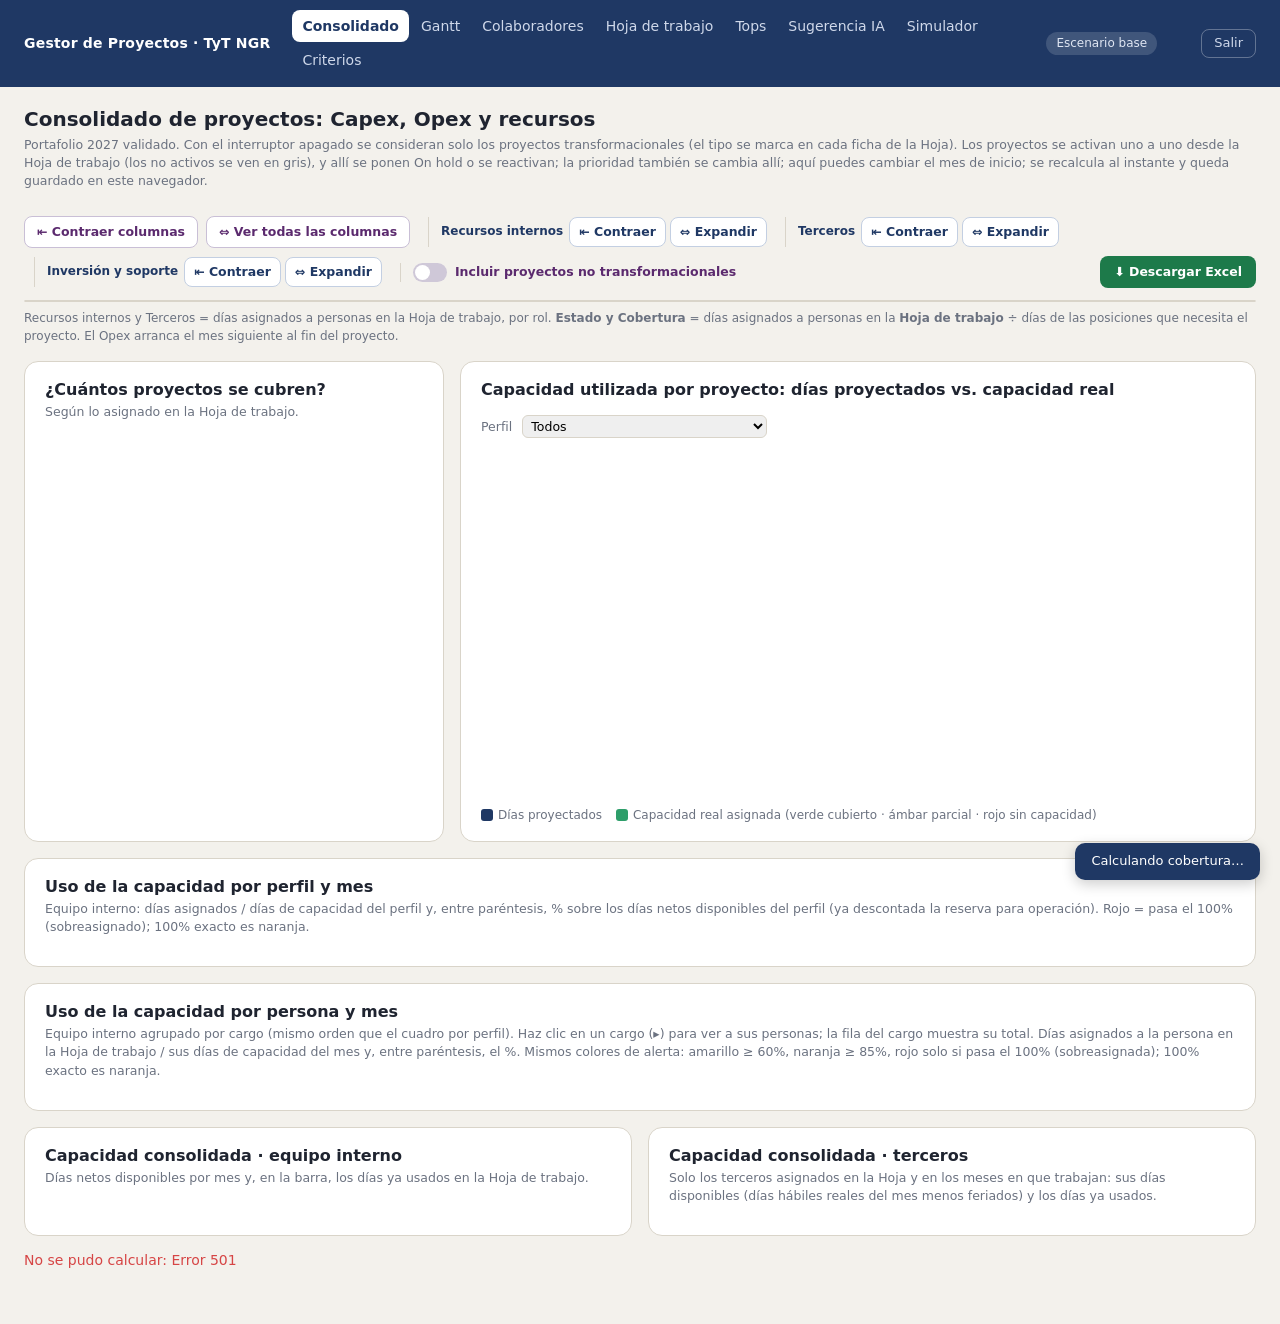
==== commit 02985166: "Consolidado: descarga en Excel (Capex mes a mes); nueva pestaña Gantt estilo MS Project Co-Authored-" ====
--- a/static/index.html
+++ b/static/index.html
@@ -24,6 +24,8 @@
   .hold{font:inherit;font-size:11px;padding:2px 7px;border-radius:6px;border:1px solid var(--line);background:#fff;color:#6b7280;cursor:pointer;white-space:nowrap}
   .hold.on{background:#8a8f99;border-color:#8a8f99;color:#fff;font-weight:600}
   .hold:disabled{opacity:.4;cursor:default}
+  #bExcel{margin-left:auto;background:#1D7A4A;color:#fff;border:0;border-radius:8px;padding:7px 14px;font-weight:600;cursor:pointer}
+  #bExcel:hover{background:#166339}
   .vista{display:flex;gap:8px;margin-top:12px}
   .vista button{font:inherit;font-size:12.5px;font-weight:600;padding:6px 12px;border-radius:8px;border:1px solid #c9bfd6;background:#fff;color:#5b2a6e;cursor:pointer}
   .vista button.on{background:#5b2a6e;border-color:#5b2a6e;color:#fff}
@@ -92,7 +94,8 @@
     <div class="grp"><span>Recursos internos</span><button data-g="int" data-v="1" onclick="vistaGrupo('int',true)">⇤ Contraer</button><button data-g="int" data-v="0" onclick="vistaGrupo('int',false)">⇔ Expandir</button></div>
     <div class="grp"><span>Terceros</span><button data-g="ter" data-v="1" onclick="vistaGrupo('ter',true)">⇤ Contraer</button><button data-g="ter" data-v="0" onclick="vistaGrupo('ter',false)">⇔ Expandir</button></div>
     <div class="grp"><span>Inversión y soporte</span><button data-g="inv" data-v="1" onclick="vistaGrupo('inv',true)">⇤ Contraer</button><button data-g="inv" data-v="0" onclick="vistaGrupo('inv',false)">⇔ Expandir</button></div>
-    <label class="tgl" title="Apagado: la tabla, los totales y todos los indicadores consideran solo los proyectos transformacionales. Encendido: consideran todos los proyectos."><input type="checkbox" id="chkSinPrio" onchange="verSinPrio(this.checked)"><i></i>Incluir proyectos no transformacionales</label></div>
+    <label class="tgl" title="Apagado: la tabla, los totales y todos los indicadores consideran solo los proyectos transformacionales. Encendido: consideran todos los proyectos."><input type="checkbox" id="chkSinPrio" onchange="verSinPrio(this.checked)"><i></i>Incluir proyectos no transformacionales</label>
+    <button id="bExcel" onclick="bajarExcel()" title="Descarga el cuadro de proyectos con todos los datos y el Capex abierto mes a mes, con el criterio del interruptor">⬇ Descargar Excel</button></div>
   <div class="tbl"><table id="t"></table></div>
   <div class="note"><span id="notaRec">Recursos internos y Terceros = días asignados a personas en la Hoja de trabajo, por rol.</span> <b>Estado y Cobertura</b> = días asignados a personas en la <b>Hoja de trabajo</b> ÷ días de las posiciones que necesita el proyecto. El Opex arranca el mes siguiente al fin del proyecto.</div>
 
@@ -227,12 +230,16 @@
   const svg = document.getElementById("barras"); svg.setAttribute("viewBox", `0 0 900 ${H}`);
   let h = "";
   P.forEach((p, i) => {
-    const v = val(p), y = 10 + i * fh, sc = x => x / mx * W, falta = v.py - v.ca;
+    const v = val(p), y = 10 + i * fh, sc = x => x / mx * W;
+    // lo que falta se mide por rol: sobrar en un rol no compensa lo que falta en otro
+    const huecos = Object.keys(p.dias_proyectados || {}).filter(r => !pf || r === pf)
+      .map(r => [r, (p.dias_proyectados[r] || 0) - (p.capacidad_asignada[r] || 0)]).filter(([, d]) => d > 0.05);
+    const falta = huecos.reduce((a, [, d]) => a + d, 0);
     h += `<text x="${L - 10}" y="${y + 16}" text-anchor="end" font-size="12.5" fill="#1f2430">${p.codigo} · ${p.proyecto.length > 30 ? p.proyecto.slice(0, 29) + "…" : p.proyecto}</text>
       <rect x="${L}" y="${y + 2}" width="${sc(v.py)}" height="11" rx="2" fill="#1F3864"/>
       <rect x="${L}" y="${y + 15}" width="${sc(v.ca)}" height="11" rx="2" fill="${COL[p.estado]}"/>
-      <text x="${L + Math.max(sc(v.py), sc(v.ca)) + 6}" y="${y + 18}" font-size="11.5" fill="${falta > 0.5 && p.estado !== "cubierto" ? "#d64545" : "#6b7280"}">${
-        falta > 0.5 && p.estado !== "cubierto" ? `${fmtD(v.ca)} de ${fmtD(v.py)} días · faltan ${fmtD(falta)} días` : (v.py ? `${fmtD(v.ca)} días · cubierto` : "sin posiciones definidas")}</text>`;
+      <text x="${L + Math.max(sc(v.py), sc(v.ca)) + 6}" y="${y + 18}" font-size="11.5" fill="${falta > 0.05 ? "#d64545" : "#6b7280"}">${
+        falta > 0.05 ? `${fmtD(v.ca)} de ${fmtD(v.py)} días · faltan ${fmtD(falta)} d en ${huecos.map(([r, d]) => `${r} ${fmtD(d)}`).join(", ")}` : (v.py ? `${fmtD(v.ca)} días · cubierto` : "sin posiciones definidas")}</text>`;
   });
   svg.innerHTML = h;
   subAv.textContent = D.modo === "hoja" ? "Días proyectados = días de las posiciones que necesita el proyecto. Capacidad real = días asignados a personas en la Hoja de trabajo." : "Días proyectados = lo que tomará el proyecto (con contingencia). Capacidad real = días que el equipo le puede asignar según la prioridad.";
@@ -296,6 +303,18 @@
     T.map(u => `<tr><td class="l"><b>${u.perfil}</b></td><td>${u.personas}</td>` + u.capacidad.map((c, i) => celda(u.usado[i], c, true)).join("") + total(u) + "</tr>").join("");
 }
 
+async function bajarExcel() {
+  bExcel.disabled = true; const t = bExcel.textContent; bExcel.textContent = "Generando…";
+  try {
+    const r = await fetch("/api/excel", {method: "POST", headers: {"Content-Type": "application/json"}, body: JSON.stringify({escenario: leer(ESC_KEY) || {}, todos: TODOS})});
+    if (!r.ok) throw new Error(r.status);
+    const b = await r.blob(), a = document.createElement("a");
+    a.href = URL.createObjectURL(b);
+    a.download = (r.headers.get("Content-Disposition") || "").match(/filename="([^"]+)"/)?.[1] || "Consolidado_proyectos.xlsx";
+    a.click(); URL.revokeObjectURL(a.href);
+  } catch (e) { alert("No se pudo generar el Excel."); }
+  bExcel.disabled = false; bExcel.textContent = t;
+}
 let MC = null;
 async function cargar() {
   cargando(true, "Calculando cobertura…");
